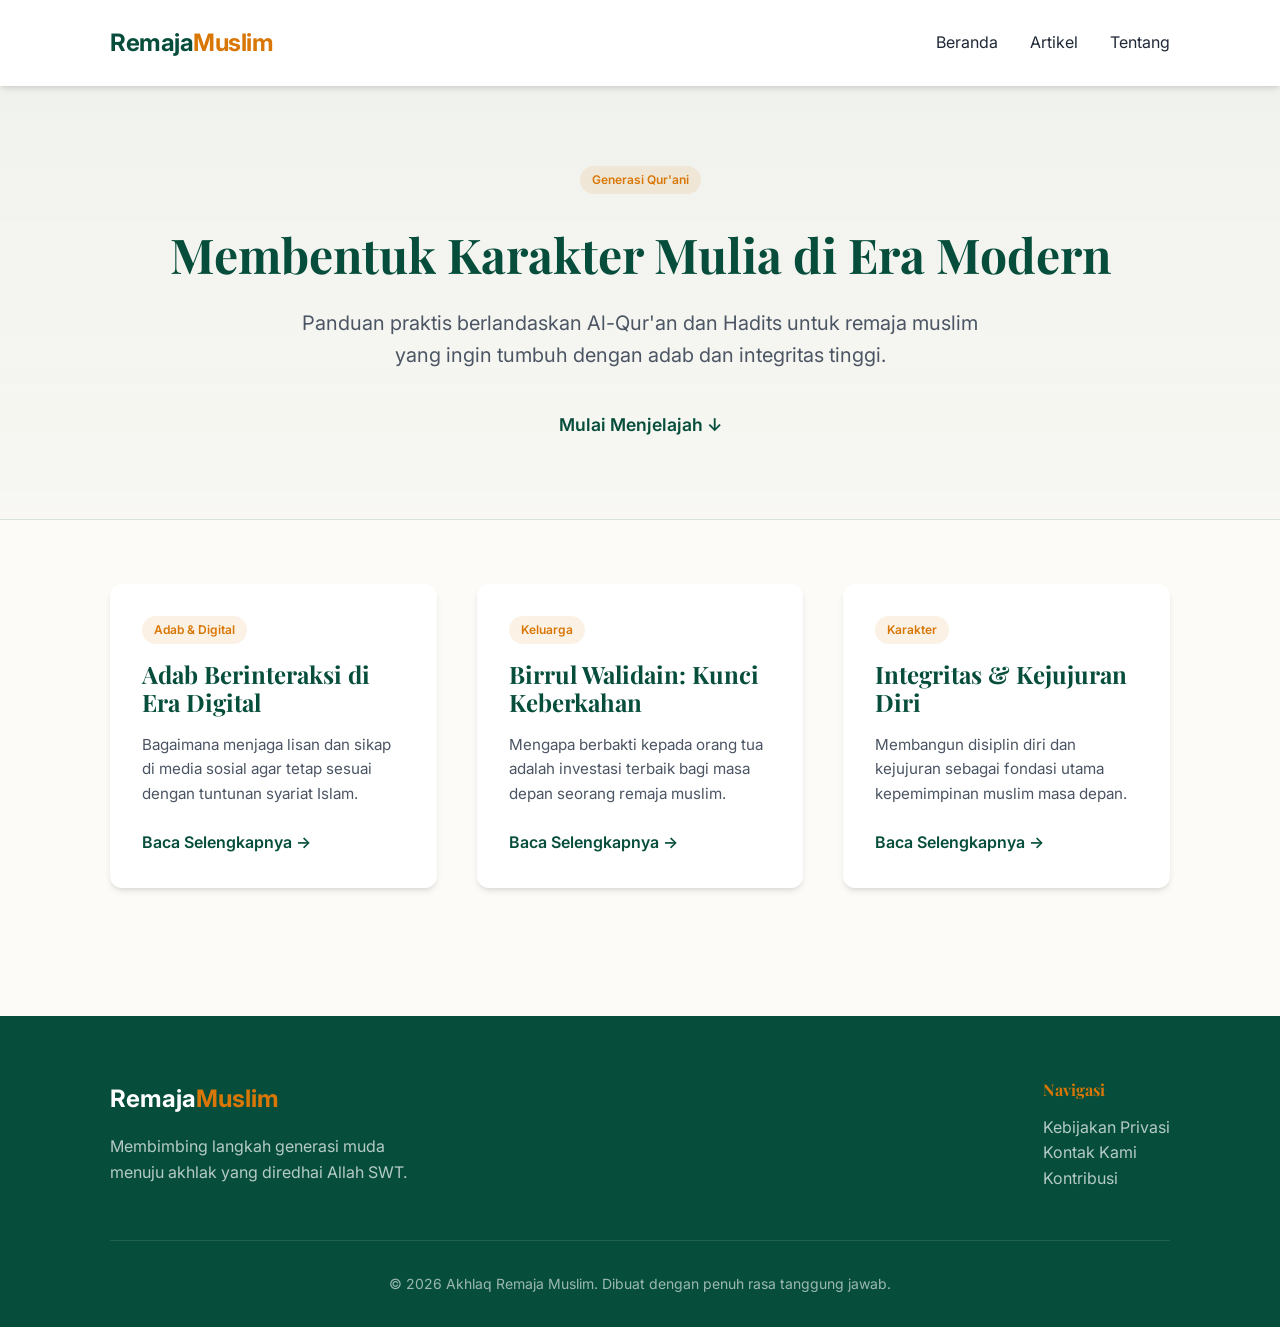
==== index.html @ 89fde5ba "first commit" ====
<!DOCTYPE html>
<html lang="id">
<head>
    <meta charset="UTF-8">
    <meta name="viewport" content="width=device-width, initial-scale=1.0">
    <title>Akhlaq Remaja Muslim | Inspirasi Adab Generasi Muda</title>
    <link rel="stylesheet" href="css/style.css">
    <link rel="preconnect" href="https://fonts.googleapis.com">
    <link rel="preconnect" href="https://fonts.gstatic.com" crossorigin>
    <link href="https://fonts.googleapis.com/css2?family=Inter:wght@400;600;700&family=Playfair+Display:wght@700&family=Amiri&display=swap" rel="stylesheet">
</head>
<body>
    <nav>
        <div class="container">
            <a href="index.html" class="logo">Remaja<span>Muslim</span></a>
            <ul class="nav-links">
                <li><a href="index.html">Beranda</a></li>
                <li><a href="#articles">Artikel</a></li>
                <li><a href="#">Tentang</a></li>
            </ul>
        </div>
    </nav>

    <header class="hero">
        <div class="container">
            <span class="card-tag" style="margin-bottom: 2rem;">Generasi Qur'ani</span>
            <h1>Membentuk Karakter Mulia di Era Modern</h1>
            <p>Panduan praktis berlandaskan Al-Qur'an dan Hadits untuk remaja muslim yang ingin tumbuh dengan adab dan integritas tinggi.</p>
            <a href="#articles" class="read-more" style="justify-content: center; font-size: 1.1rem;">Mulai Menjelajah &darr;</a>
        </div>
    </header>

    <main class="container" id="articles">
        <div class="articles-grid">
            <!-- Article 1 -->
            <article class="article-card">
                <div class="card-content">
                    <span class="card-tag">Adab & Digital</span>
                    <h3>Adab Berinteraksi di Era Digital</h3>
                    <p>Bagaimana menjaga lisan dan sikap di media sosial agar tetap sesuai dengan tuntunan syariat Islam.</p>
                    <a href="articles/adab-pergaulan.html" class="read-more">Baca Selengkapnya &rarr;</a>
                </div>
            </article>

            <!-- Article 2 -->
            <article class="article-card">
                <div class="card-content">
                    <span class="card-tag">Keluarga</span>
                    <h3>Birrul Walidain: Kunci Keberkahan</h3>
                    <p>Mengapa berbakti kepada orang tua adalah investasi terbaik bagi masa depan seorang remaja muslim.</p>
                    <a href="articles/berbakti-orang-tua.html" class="read-more">Baca Selengkapnya &rarr;</a>
                </div>
            </article>

            <!-- Article 3 -->
            <article class="article-card">
                <div class="card-content">
                    <span class="card-tag">Karakter</span>
                    <h3>Integritas & Kejujuran Diri</h3>
                    <p>Membangun disiplin diri dan kejujuran sebagai fondasi utama kepemimpinan muslim masa depan.</p>
                    <a href="articles/integritas-diri.html" class="read-more">Baca Selengkapnya &rarr;</a>
                </div>
            </article>
        </div>
    </main>

    <footer>
        <div class="container">
            <div class="footer-content">
                <div>
                    <div class="footer-logo">Remaja<span>Muslim</span></div>
                    <p style="max-width: 300px; color: rgba(255,255,255,0.7);">Membimbing langkah generasi muda menuju akhlak yang diredhai Allah SWT.</p>
                </div>
                <div class="footer-links">
                    <h4 style="color: var(--accent-gold); margin-bottom: 1rem;">Navigasi</h4>
                    <ul style="color: rgba(255,255,255,0.7);">
                        <li><a href="#">Kebijakan Privasi</a></li>
                        <li><a href="#">Kontak Kami</a></li>
                        <li><a href="#">Kontribusi</a></li>
                    </ul>
                </div>
            </div>
            <div class="footer-bottom">
                &copy; 2026 Akhlaq Remaja Muslim. Dibuat dengan penuh rasa tanggung jawab.
            </div>
        </div>
    </footer>
</body>
</html>
---- css/style.css ----
:root {
    --primary-green: #064e3b;
    --primary-light: #065f46;
    --accent-gold: #d97706;
    --accent-light: #fbbf24;
    --bg-ivory: #fdfbf7;
    --text-dark: #1f2937;
    --text-muted: #4b5563;
    --white: #ffffff;
    --shadow: 0 4px 6px -1px rgba(0, 0, 0, 0.1), 0 2px 4px -1px rgba(0, 0, 0, 0.06);
    --transition: all 0.3s ease;
}

* {
    margin: 0;
    padding: 0;
    box-sizing: border-box;
}

body {
    font-family: 'Inter', -apple-system, BlinkMacSystemFont, "Segoe UI", Roboto, sans-serif;
    background-color: var(--bg-ivory);
    color: var(--text-dark);
    line-height: 1.6;
}

h1, h2, h3, h4 {
    font-family: 'Playfair Display', serif;
    color: var(--primary-green);
    line-height: 1.2;
}

a {
    text-decoration: none;
    color: inherit;
    transition: var(--transition);
}

ul {
    list-style: none;
}

.container {
    max-width: 1100px;
    margin: 0 auto;
    padding: 0 20px;
}

/* Navbar */
nav {
    background: var(--white);
    padding: 1.5rem 0;
    box-shadow: var(--shadow);
    position: sticky;
    top: 0;
    z-index: 1000;
}

nav .container {
    display: flex;
    justify-content: space-between;
    align-items: center;
}

.logo {
    font-size: 1.5rem;
    font-weight: 700;
    color: var(--primary-green);
    letter-spacing: -0.5px;
}

.logo span {
    color: var(--accent-gold);
}

.nav-links {
    display: flex;
    gap: 2rem;
}

.nav-links a:hover {
    color: var(--accent-gold);
}

/* Hero Section */
.hero {
    padding: 5rem 0;
    text-align: center;
    background: linear-gradient(rgba(6, 78, 59, 0.05), rgba(6, 78, 59, 0.02));
    border-bottom: 1px solid rgba(6, 78, 59, 0.1);
}

.hero h1 {
    font-size: 3rem;
    margin-bottom: 1.5rem;
}

.hero p {
    font-size: 1.25rem;
    color: var(--text-muted);
    max-width: 700px;
    margin: 0 auto 2.5rem;
}

/* Article Grid */
.articles-grid {
    display: grid;
    grid-template-columns: repeat(auto-fit, minmax(300px, 1fr));
    gap: 2.5rem;
    padding: 4rem 0;
}

.article-card {
    background: var(--white);
    border-radius: 12px;
    overflow: hidden;
    box-shadow: var(--shadow);
    transition: var(--transition);
    display: flex;
    flex-direction: column;
    animation: fadeIn 0.8s ease-out forwards;
    opacity: 0;
}

@keyframes fadeIn {
    from {
        opacity: 0;
        transform: translateY(20px);
    }
    to {
        opacity: 1;
        transform: translateY(0);
    }
}

.article-card:nth-child(1) { animation-delay: 0.1s; }
.article-card:nth-child(2) { animation-delay: 0.3s; }
.article-card:nth-child(3) { animation-delay: 0.5s; }

.article-card:hover {
    transform: translateY(-5px);
    box-shadow: 0 10px 15px -3px rgba(0, 0, 0, 0.1);
}

.card-content {
    padding: 2rem;
    flex-grow: 1;
}

.card-tag {
    display: inline-block;
    background: rgba(217, 119, 6, 0.1);
    color: var(--accent-gold);
    padding: 0.25rem 0.75rem;
    border-radius: 99px;
    font-size: 0.75rem;
    font-weight: 600;
    margin-bottom: 1rem;
}

.article-card h3 {
    margin-bottom: 1rem;
    font-size: 1.5rem;
}

.article-card p {
    color: var(--text-muted);
    font-size: 0.95rem;
    margin-bottom: 1.5rem;
}

.read-more {
    color: var(--primary-green);
    font-weight: 600;
    display: flex;
    align-items: center;
    gap: 0.5rem;
}

.read-more:hover {
    gap: 0.75rem;
}

/* Footer */
footer {
    background: var(--primary-green);
    color: var(--white);
    padding: 4rem 0 2rem;
    margin-top: 4rem;
}

.footer-content {
    display: flex;
    justify-content: space-between;
    flex-wrap: wrap;
    gap: 2rem;
    margin-bottom: 3rem;
}

.footer-logo {
    font-size: 1.5rem;
    font-weight: 700;
    margin-bottom: 1rem;
}

.footer-logo span {
    color: var(--accent-gold);
}

.footer-bottom {
    text-align: center;
    padding-top: 2rem;
    border-top: 1px solid rgba(255, 255, 255, 0.1);
    font-size: 0.875rem;
    color: rgba(255, 255, 255, 0.6);
}

/* Article Page Specific */
.article-header {
    padding: 6rem 0 3rem;
    background: var(--white);
    text-align: center;
}

.article-header .card-tag {
    font-size: 0.875rem;
    padding: 0.5rem 1rem;
}

.article-header h1 {
    font-size: 3.5rem;
    margin: 1.5rem 0;
}

.article-content {
    max-width: 800px;
    margin: 0 auto;
    padding: 4rem 20px;
    background: var(--white);
    box-shadow: var(--shadow);
    border-radius: 16px;
    margin-top: -3rem;
    position: relative;
    z-index: 10;
    animation: fadeIn 1s ease-out forwards;
    opacity: 0;
}

.content-section {
    margin-bottom: 3rem;
}

.content-section h2 {
    margin-bottom: 1.5rem;
    border-left: 4px solid var(--accent-gold);
    padding-left: 1rem;
}

.arabic-text {
    font-family: 'Amiri', serif;
    font-size: 1.75rem;
    text-align: right;
    direction: rtl;
    margin-bottom: 1rem;
    color: var(--primary-green);
    line-height: 1.8;
}

.translation {
    font-style: italic;
    color: var(--text-muted);
    border-left: 2px solid #e5e7eb;
    padding-left: 1rem;
    margin-bottom: 1.5rem;
}

.explanation-box {
    background: #f8fafc;
    padding: 2rem;
    border-radius: 8px;
    border: 1px solid #e2e8f0;
}

.hukum-tag {
    display: inline-block;
    padding: 0.25rem 0.75rem;
    border-radius: 4px;
    font-weight: 600;
    background: #fee2e2;
    color: #991b1b;
}

.steps-list {
    margin-left: 1.5rem;
}

.steps-list li {
    margin-bottom: 1rem;
    position: relative;
}

.steps-list li::before {
    content: "•";
    color: var(--accent-gold);
    font-weight: bold;
    display: inline-block;
    width: 1em;
    margin-left: -1em;
}

@media (max-width: 768px) {
    .hero h1 { font-size: 2.25rem; }
    .article-header h1 { font-size: 2.5rem; }
    .nav-links { display: none; }
}
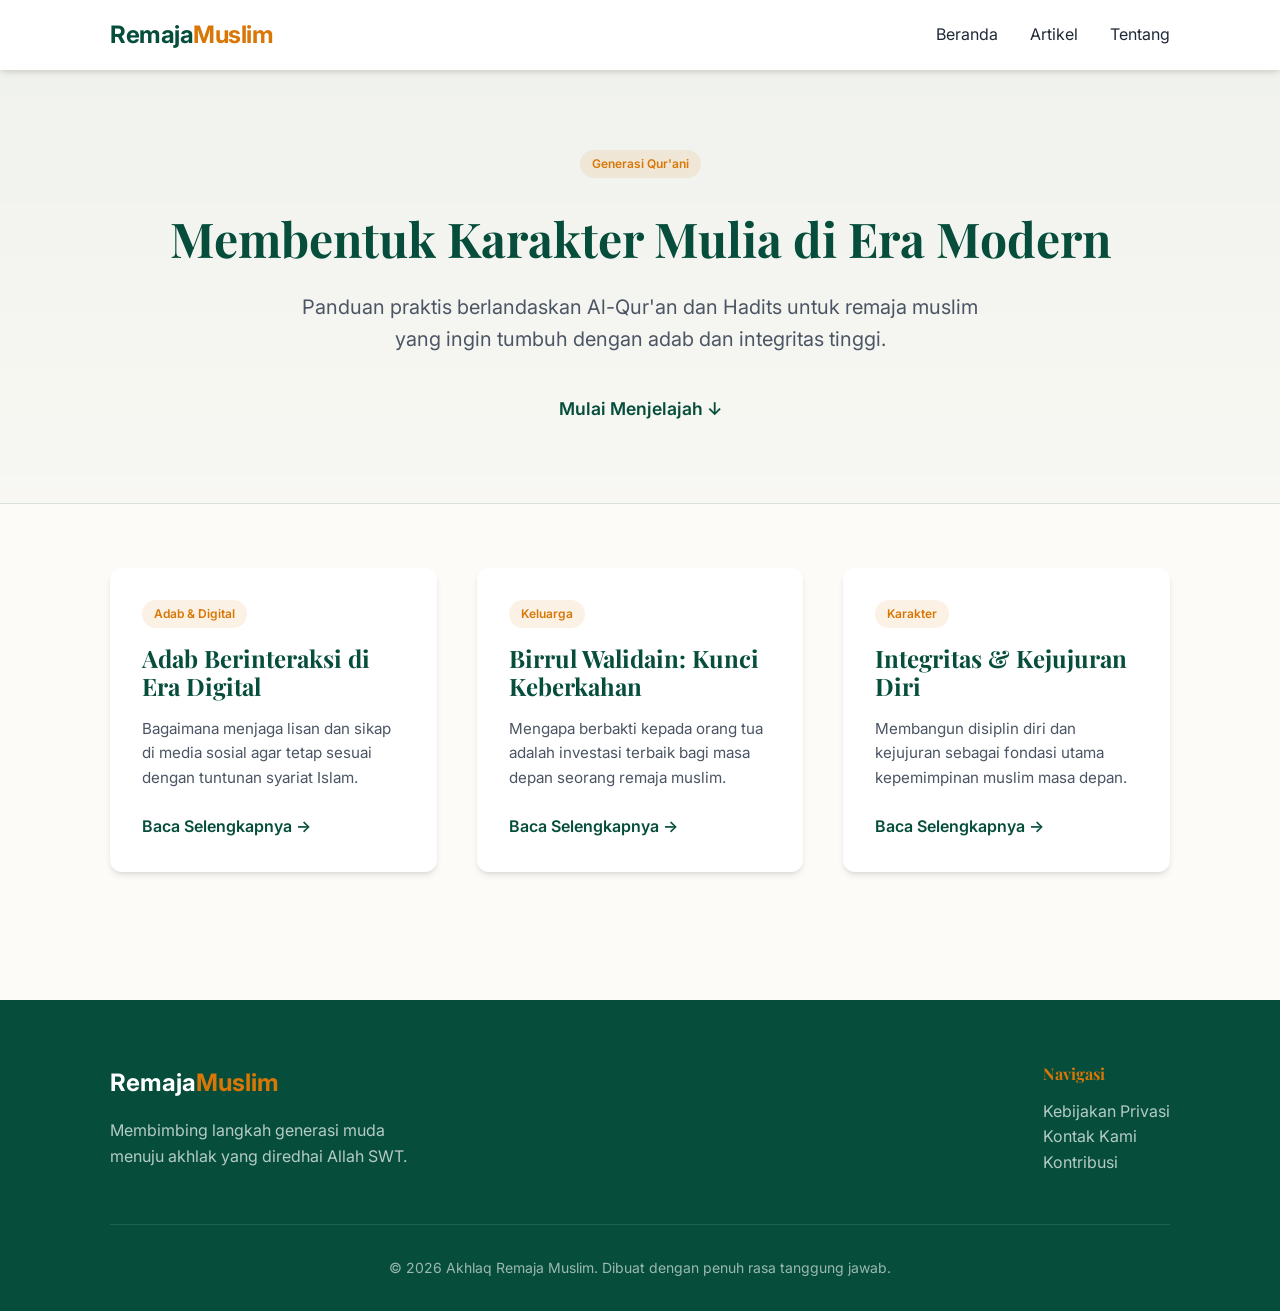
==== commit 541f0d30: "commit lagi" ====
--- a/index.html
+++ b/index.html
@@ -13,6 +13,11 @@
     <nav>
         <div class="container">
             <a href="index.html" class="logo">Remaja<span>Muslim</span></a>
+            <button class="menu-toggle" id="mobile-menu">
+                <span></span>
+                <span></span>
+                <span></span>
+            </button>
             <ul class="nav-links">
                 <li><a href="index.html">Beranda</a></li>
                 <li><a href="#articles">Artikel</a></li>
@@ -20,6 +25,24 @@
             </ul>
         </div>
     </nav>
+
+    <script>
+        const menuToggle = document.getElementById('mobile-menu');
+        const navLinks = document.querySelector('.nav-links');
+
+        menuToggle.addEventListener('click', () => {
+            navLinks.classList.toggle('active');
+            menuToggle.classList.toggle('active');
+        });
+
+        // Close menu when clicking a link
+        document.querySelectorAll('.nav-links a').forEach(link => {
+            link.addEventListener('click', () => {
+                navLinks.classList.remove('active');
+                menuToggle.classList.remove('active');
+            });
+        });
+    </script>
 
     <header class="hero">
         <div class="container">
--- a/css/style.css
+++ b/css/style.css
@@ -49,7 +49,7 @@
 /* Navbar */
 nav {
     background: var(--white);
-    padding: 1.5rem 0;
+    padding: 1rem 0;
     box-shadow: var(--shadow);
     position: sticky;
     top: 0;
@@ -80,6 +80,70 @@
 
 .nav-links a:hover {
     color: var(--accent-gold);
+}
+
+/* Mobile Menu Toggle */
+.menu-toggle {
+    display: none;
+    flex-direction: column;
+    gap: 5px;
+    cursor: pointer;
+    background: none;
+    border: none;
+    padding: 5px;
+}
+
+.menu-toggle span {
+    display: block;
+    width: 25px;
+    height: 3px;
+    background-color: var(--primary-green);
+    transition: var(--transition);
+}
+
+@media (max-width: 768px) {
+    .menu-toggle {
+        display: flex;
+        z-index: 1001;
+    }
+
+    .nav-links {
+        position: fixed;
+        top: 0;
+        right: -100%;
+        width: 70%;
+        height: 100vh;
+        background: var(--white);
+        flex-direction: column;
+        justify-content: center;
+        align-items: center;
+        transition: 0.4s ease-in-out;
+        box-shadow: -5px 0 15px rgba(0,0,0,0.1);
+    }
+
+    .nav-links.active {
+        right: 0;
+    }
+
+    .nav-links li {
+        margin: 1.5rem 0;
+    }
+
+    .nav-links a {
+        font-size: 1.25rem;
+        font-weight: 600;
+    }
+
+    /* Hamburger Animation */
+    .menu-toggle.active span:nth-child(1) {
+        transform: rotate(45deg) translate(5px, 6px);
+    }
+    .menu-toggle.active span:nth-child(2) {
+        opacity: 0;
+    }
+    .menu-toggle.active span:nth-child(3) {
+        transform: rotate(-45deg) translate(6px, -7px);
+    }
 }
 
 /* Hero Section */
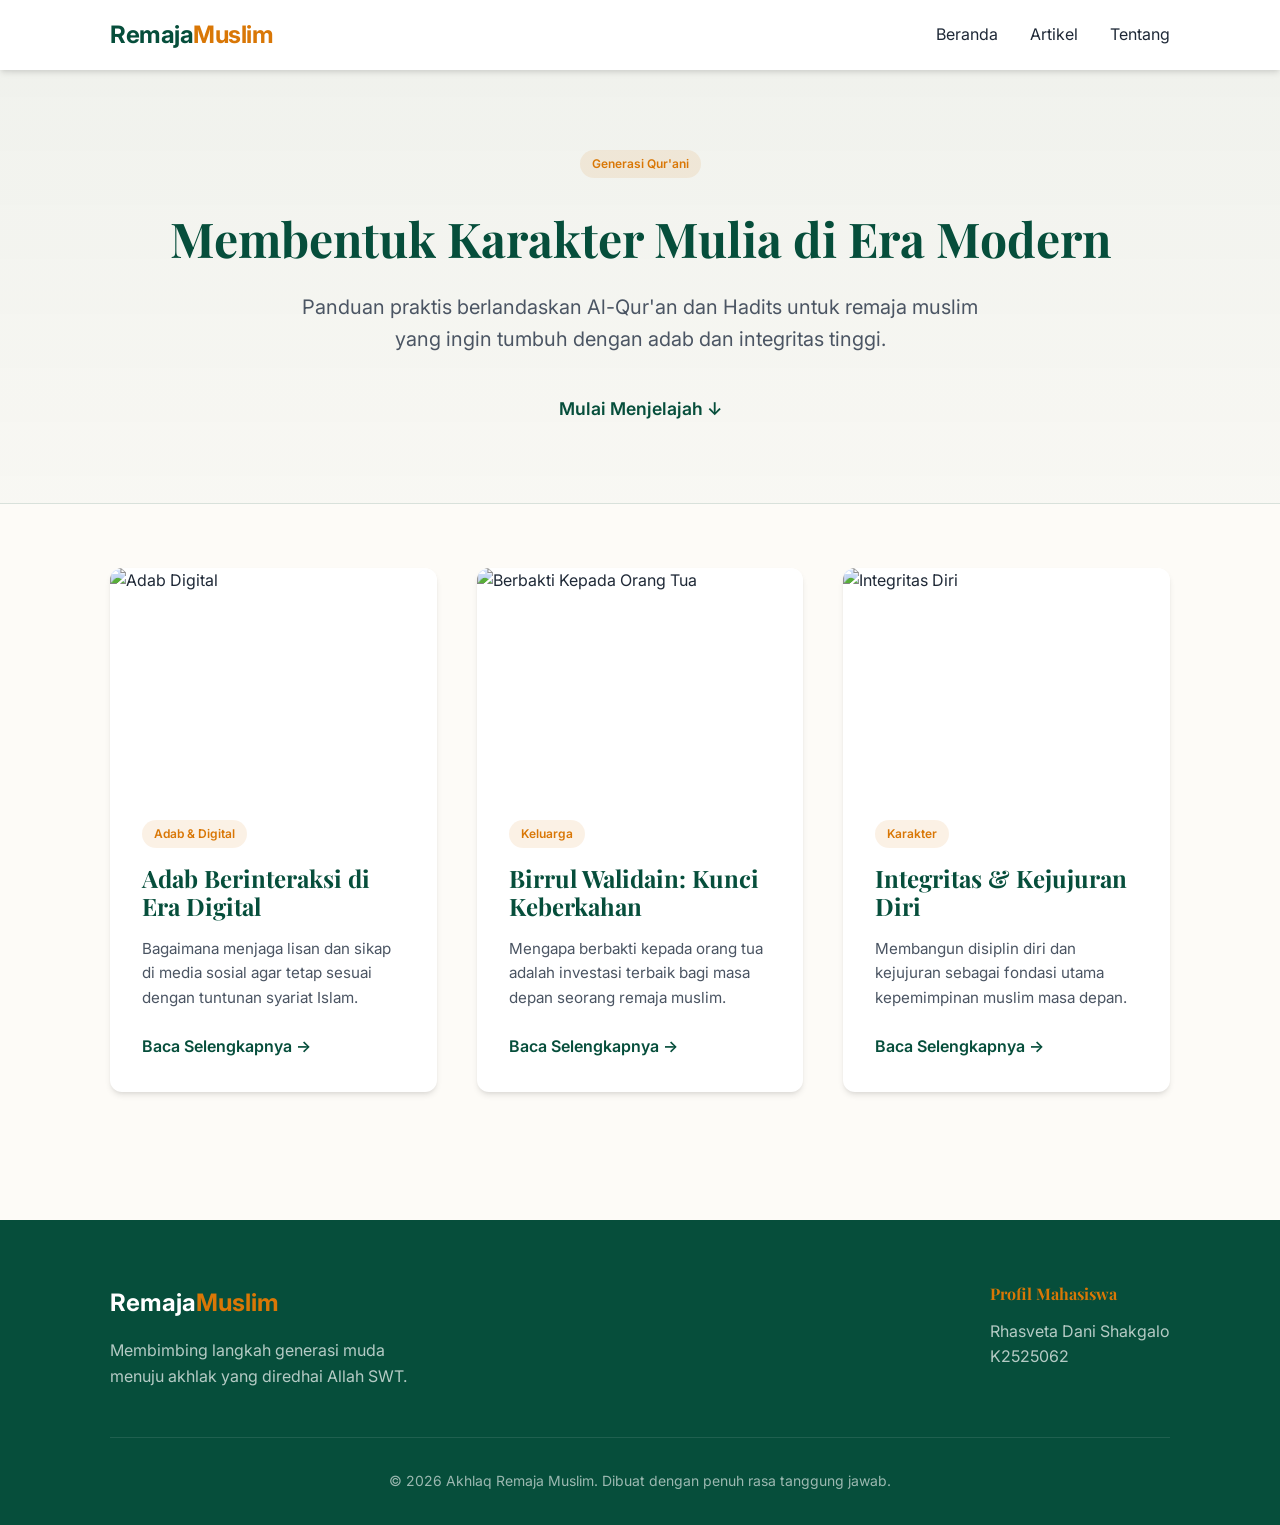
==== commit 49930e37: "commit lagi" ====
--- a/index.html
+++ b/index.html
@@ -57,6 +57,9 @@
         <div class="articles-grid">
             <!-- Article 1 -->
             <article class="article-card">
+                <div class="card-image">
+                    <img src="https://images.unsplash.com/photo-1516321318423-f06f85e504b3?auto=format&fit=crop&w=800&q=80" alt="Adab Digital">
+                </div>
                 <div class="card-content">
                     <span class="card-tag">Adab & Digital</span>
                     <h3>Adab Berinteraksi di Era Digital</h3>
@@ -67,6 +70,9 @@
 
             <!-- Article 2 -->
             <article class="article-card">
+                <div class="card-image">
+                   <img src="https://images.unsplash.com/photo-1511895426328-dc8714191300?auto=format&fit=crop&w=1200&q=80" alt="Berbakti Kepada Orang Tua">
+                </div>
                 <div class="card-content">
                     <span class="card-tag">Keluarga</span>
                     <h3>Birrul Walidain: Kunci Keberkahan</h3>
@@ -77,6 +83,9 @@
 
             <!-- Article 3 -->
             <article class="article-card">
+                <div class="card-image">
+                    <img src="https://images.unsplash.com/photo-1490730141103-6cac27aaab94?auto=format&fit=crop&w=800&q=80" alt="Integritas Diri">
+                </div>
                 <div class="card-content">
                     <span class="card-tag">Karakter</span>
                     <h3>Integritas & Kejujuran Diri</h3>
@@ -95,11 +104,10 @@
                     <p style="max-width: 300px; color: rgba(255,255,255,0.7);">Membimbing langkah generasi muda menuju akhlak yang diredhai Allah SWT.</p>
                 </div>
                 <div class="footer-links">
-                    <h4 style="color: var(--accent-gold); margin-bottom: 1rem;">Navigasi</h4>
+                    <h4 style="color: var(--accent-gold); margin-bottom: 1rem;">Profil Mahasiswa</h4>
                     <ul style="color: rgba(255,255,255,0.7);">
-                        <li><a href="#">Kebijakan Privasi</a></li>
-                        <li><a href="#">Kontak Kami</a></li>
-                        <li><a href="#">Kontribusi</a></li>
+                        <li>Rhasveta Dani Shakgalo</li>
+                        <li>K2525062</li>
                     </ul>
                 </div>
             </div>
--- a/css/style.css
+++ b/css/style.css
@@ -86,7 +86,7 @@
 .menu-toggle {
     display: none;
     flex-direction: column;
-    gap: 5px;
+    gap: 4px;
     cursor: pointer;
     background: none;
     border: none;
@@ -95,56 +95,91 @@
 
 .menu-toggle span {
     display: block;
-    width: 25px;
-    height: 3px;
+    width: 20px;
+    height: 2px;
     background-color: var(--primary-green);
     transition: var(--transition);
 }
 
 @media (max-width: 768px) {
+
+    /* Tombol Hamburger */
     .menu-toggle {
         display: flex;
+        flex-direction: column;
+        justify-content: space-between;
+        width: 35px;
+        height: 25px;
+        cursor: pointer;
         z-index: 1001;
     }
 
+    /* Sidebar Menu */
     .nav-links {
         position: fixed;
         top: 0;
         right: -100%;
-        width: 70%;
+        width: 250px;
+        max-width: 70%;
         height: 100vh;
         background: var(--white);
+
+        display: flex;
         flex-direction: column;
-        justify-content: center;
-        align-items: center;
-        transition: 0.4s ease-in-out;
-        box-shadow: -5px 0 15px rgba(0,0,0,0.1);
-    }
-
+        justify-content: flex-start;
+        align-items: flex-start;
+
+        padding-top: 70px;
+
+        transition: right 0.4s ease-in-out;
+        box-shadow: -10px 0 20px rgba(0, 0, 0, 0.15);
+        z-index: 1000;
+    }
+
+    /* Saat menu aktif */
     .nav-links.active {
         right: 0;
     }
 
+    /* Item Menu */
     .nav-links li {
-        margin: 1.5rem 0;
-    }
-
+        list-style: none;
+        width: 100%;
+        margin: 0;
+        padding: 0;
+    }
+
+    /* Link Menu */
     .nav-links a {
-        font-size: 1.25rem;
+        display: block;
+        width: 100%;
+        padding: 10px 20px;
+        font-size: 1rem;
         font-weight: 600;
-    }
+        line-height: 1.2;
+        text-decoration: none;
+        color: var(--primary-green);
+        transition: all 0.3s ease;
+    }
+
+    /* Hover */
+    .nav-links a:hover {
+        background: rgba(0, 128, 0, 0.08);
+        padding-left: 25px;
+    }
+}
 
     /* Hamburger Animation */
     .menu-toggle.active span:nth-child(1) {
-        transform: rotate(45deg) translate(5px, 6px);
+        transform: rotate(45deg) translate(4px, 4.5px);
     }
     .menu-toggle.active span:nth-child(2) {
         opacity: 0;
     }
     .menu-toggle.active span:nth-child(3) {
-        transform: rotate(-45deg) translate(6px, -7px);
-    }
-}
+        transform: rotate(-45deg) translate(4px, -4.5px);
+    }
+
 
 /* Hero Section */
 .hero {
@@ -166,7 +201,7 @@
     margin: 0 auto 2.5rem;
 }
 
-/* Article Grid */
+/* cle Grid */
 .articles-grid {
     display: grid;
     grid-template-columns: repeat(auto-fit, minmax(300px, 1fr));
@@ -184,6 +219,14 @@
     flex-direction: column;
     animation: fadeIn 0.8s ease-out forwards;
     opacity: 0;
+    height: 100%;
+}
+
+.article-card img {
+    width: 100%;
+    height: 220px; /* sesuaikan */
+    object-fit: cover;
+    display: block;
 }
 
 @keyframes fadeIn {
@@ -294,6 +337,20 @@
 .article-header h1 {
     font-size: 3.5rem;
     margin: 1.5rem 0;
+}
+
+.article-hero-image {
+    width: 100%;
+    height: 450px;
+    overflow: hidden;
+    border-radius: 12px;
+}
+
+.article-hero-image img {
+    width: 100%;
+    height: 100%;
+    object-fit: cover;
+    display: block;
 }
 
 .article-content {
@@ -375,5 +432,6 @@
 @media (max-width: 768px) {
     .hero h1 { font-size: 2.25rem; }
     .article-header h1 { font-size: 2.5rem; }
-    .nav-links { display: none; }
-}
+}
+{ font-size: 2.5rem; }
+}
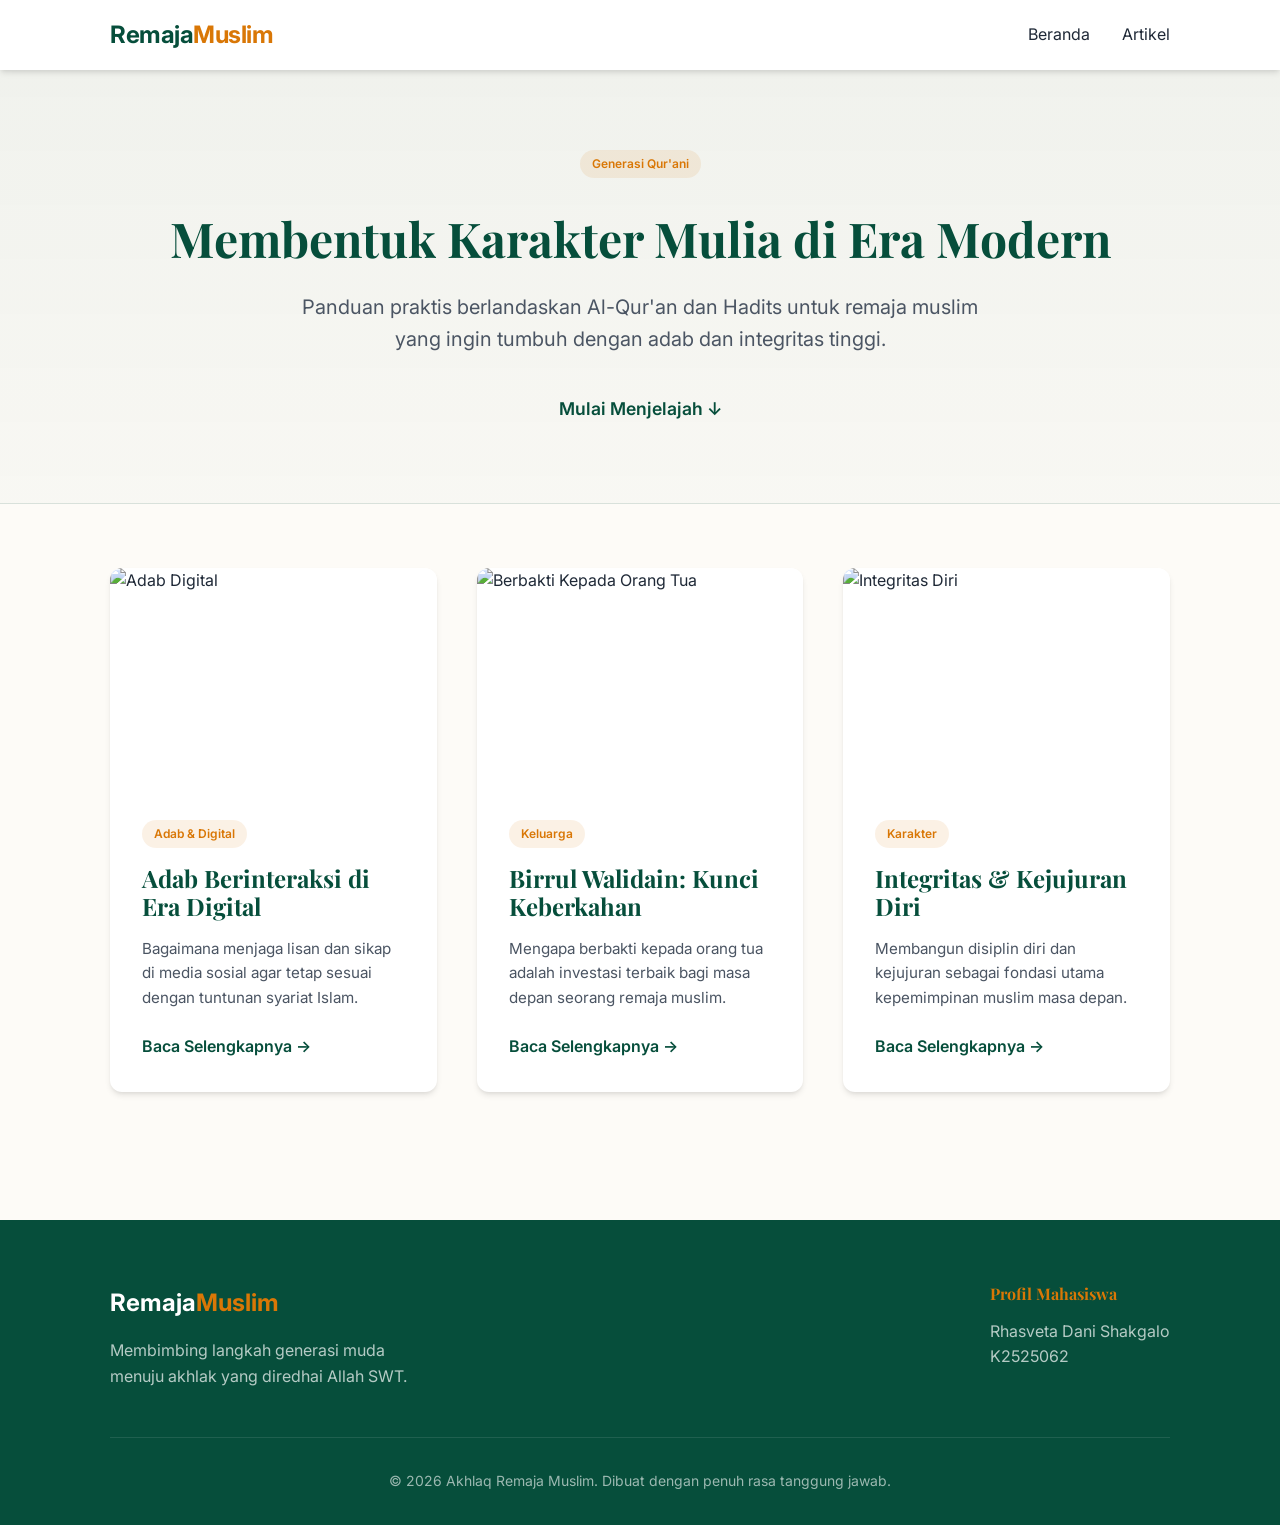
==== commit 16e1fb9e: "commit again" ====
--- a/index.html
+++ b/index.html
@@ -21,7 +21,7 @@
             <ul class="nav-links">
                 <li><a href="index.html">Beranda</a></li>
                 <li><a href="#articles">Artikel</a></li>
-                <li><a href="#">Tentang</a></li>
+                <!-- <li><a href="#">Tentang</a></li> -->
             </ul>
         </div>
     </nav>
